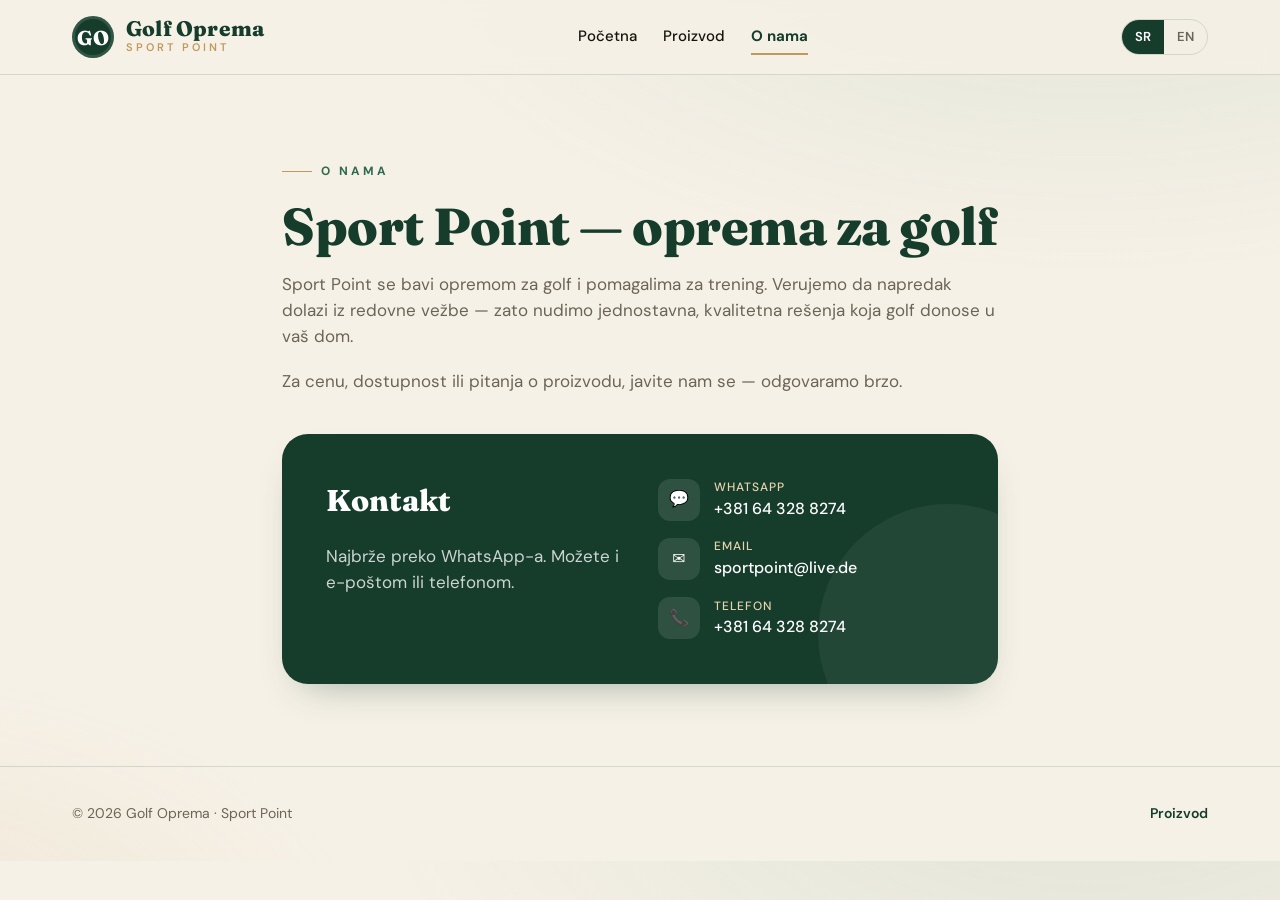
==== o-nama.html @ 1a7503e6 "Initial commit: Golf-Oprema site Co-Authored-By: Claude Opus 4.8 <noreply@anthropic.com>" ====
<!DOCTYPE html>
<html lang="sr">
<head>
<meta charset="UTF-8">
<meta name="viewport" content="width=device-width, initial-scale=1">
<title>O nama i kontakt | Sport Point</title>
<meta name="description" content="Sport Point — oprema za golf. Kontaktirajte nas putem WhatsApp-a, e-pošte ili telefona.">
<link rel="preconnect" href="https://fonts.googleapis.com">
<link rel="preconnect" href="https://fonts.gstatic.com" crossorigin>
<link href="https://fonts.googleapis.com/css2?family=Fraunces:ital,opsz,wght@0,9..144,400;0,9..144,600;0,9..144,800;1,9..144,500&family=DM+Sans:wght@400;500;600;700&display=swap" rel="stylesheet">
<link rel="stylesheet" href="style.css">
</head>
<body>

<header>
  <div class="wrap bar">
    <a class="brand" href="index.html">
      <span class="mark">GO</span>
      <span><b>Golf Oprema</b><span class="sub-brand">Sport Point</span></span>
    </a>
    <nav id="nav">
      <a href="index.html" data-sr="Početna" data-en="Home">Početna</a>
      <a href="proizvod.html" data-sr="Proizvod" data-en="Product">Proizvod</a>
      <a href="o-nama.html" class="current" data-sr="O nama" data-en="About">O nama</a>
    </nav>
    <div class="head-right">
      <div class="lang" role="group" aria-label="Language">
        <button id="sr" class="active" onclick="setLang('sr')">SR</button>
        <button id="en" onclick="setLang('en')">EN</button>
      </div>
      <button class="menu-toggle" aria-label="Menu" onclick="toggleMenu()"><span></span><span></span><span></span></button>
    </div>
  </div>
</header>

<section>
  <div class="wrap about">
    <span class="eyebrow" data-sr="O nama" data-en="About us">O nama</span>
    <h1 data-sr="Sport Point &mdash; oprema za golf" data-en="Sport Point &mdash; golf equipment"></h1>
    <p data-sr="Sport Point se bavi opremom za golf i pomagalima za trening. Verujemo da napredak dolazi iz redovne vežbe &mdash; zato nudimo jednostavna, kvalitetna rešenja koja golf donose u vaš dom." data-en="Sport Point specialises in golf equipment and training aids. We believe progress comes from regular practice &mdash; that's why we offer simple, quality solutions that bring golf into your home."></p>
    <p data-sr="Za cenu, dostupnost ili pitanja o proizvodu, javite nam se &mdash; odgovaramo brzo." data-en="For price, availability or any questions about the product, get in touch &mdash; we reply fast."></p>

    <div class="contact-card">
      <div>
        <h2 data-sr="Kontakt" data-en="Get in touch"></h2>
        <p class="ct-intro" data-sr="Najbrže preko WhatsApp-a. Možete i e-poštom ili telefonom." data-en="Fastest via WhatsApp. Email or phone work too."></p>
      </div>
      <div class="contact-list">
        <a data-order="wa" target="_blank" rel="noopener">
          <span class="ico">💬</span>
          <span><small>WhatsApp</small>+381 64 328 8274</span>
        </a>
        <a href="mailto:sportpoint@live.de">
          <span class="ico">✉️</span>
          <span><small>Email</small>sportpoint@live.de</span>
        </a>
        <a href="tel:+381643288274">
          <span class="ico">📞</span>
          <span><small data-sr="Telefon" data-en="Phone">Telefon</small>+381 64 328 8274</span>
        </a>
      </div>
    </div>
  </div>
</section>

<footer>
  <div class="wrap foot">
    <span>&copy; <span id="year"></span> Golf Oprema &middot; Sport Point</span>
    <a href="proizvod.html" data-sr="Proizvod" data-en="Product"></a>
  </div>
</footer>

<script src="app.js"></script>
</body>
</html>
---- style.css ----
/* ===== Golf Oprema · Sport Point — shared styles ===== */
:root{
  --fairway:#163d2c;
  --green:#2d6a4f;
  --moss:#3f7a5a;
  --sand:#c19a5b;
  --sand-soft:#e6d4ad;
  --cream:#f6f1e7;
  --paper:#fffdf7;
  --ink:#16140f;
  --muted:#6b6557;
  --line:rgba(22,61,44,.14);
  --shadow:0 18px 40px -22px rgba(22,61,44,.45);
  --radius:18px;
}
*{box-sizing:border-box;margin:0;padding:0}
html{scroll-behavior:smooth}
body{
  font-family:'DM Sans',system-ui,sans-serif;color:var(--ink);background:var(--cream);
  background-image:
    radial-gradient(1200px 600px at 85% -10%, rgba(45,106,79,.10), transparent 60%),
    radial-gradient(900px 500px at -10% 110%, rgba(193,154,91,.12), transparent 55%);
  line-height:1.55;-webkit-font-smoothing:antialiased;
}
img{max-width:100%;display:block}
a{color:inherit}
.wrap{max-width:1180px;margin:0 auto;padding:0 22px}

/* Header */
header{position:sticky;top:0;z-index:50;backdrop-filter:saturate(1.2) blur(10px);background:rgba(246,241,231,.82);border-bottom:1px solid var(--line)}
.bar{display:flex;align-items:center;justify-content:space-between;gap:18px;height:74px}
.brand{display:flex;align-items:center;gap:12px;text-decoration:none;color:var(--fairway)}
.mark{width:42px;height:42px;border-radius:50%;background:var(--fairway);color:#fff;display:grid;place-items:center;font-family:'Fraunces',serif;font-weight:800;font-size:20px;box-shadow:inset 0 0 0 3px rgba(255,255,255,.12)}
.brand b{font-family:'Fraunces',serif;font-weight:800;font-size:21px;letter-spacing:.2px;line-height:1;display:block}
.brand .sub-brand{display:block;font-size:11px;letter-spacing:3px;text-transform:uppercase;color:var(--sand);font-weight:600}
nav{display:flex;align-items:center;gap:26px}
nav a{text-decoration:none;color:var(--ink);font-weight:500;font-size:15px;position:relative}
nav a::after{content:"";position:absolute;left:0;bottom:-6px;height:2px;width:0;background:var(--sand);transition:width .25s}
nav a:hover::after,nav a.current::after{width:100%}
nav a.current{color:var(--fairway);font-weight:700}
.head-right{display:flex;align-items:center;gap:12px}
.lang{display:flex;border:1px solid var(--line);border-radius:999px;overflow:hidden;font-size:13px;font-weight:600}
.lang button{border:0;background:transparent;padding:7px 13px;cursor:pointer;color:var(--muted);font:inherit}
.lang button.active{background:var(--fairway);color:#fff}
.menu-toggle{display:none;border:0;background:transparent;cursor:pointer;padding:6px}
.menu-toggle span{display:block;width:24px;height:2px;background:var(--fairway);margin:5px 0;transition:.3s}

/* Buttons */
.btn{display:inline-flex;align-items:center;justify-content:center;gap:9px;text-decoration:none;font-weight:600;font-size:15px;padding:14px 24px;border-radius:999px;cursor:pointer;border:1.5px solid transparent;transition:transform .15s,box-shadow .2s,background .2s}
.btn:active{transform:translateY(1px)}
.btn-primary{background:var(--fairway);color:#fff;box-shadow:var(--shadow)}
.btn-primary:hover{background:#0f2c1f}
.btn-ghost{background:transparent;color:var(--fairway);border-color:var(--fairway)}
.btn-ghost:hover{background:rgba(22,61,44,.06)}
.wa{background:#1ea453;color:#fff}
.wa:hover{background:#178a45}
.mail{background:transparent;color:var(--fairway);border:1.5px solid var(--line)}
.mail:hover{border-color:var(--fairway)}

/* Hero (landing) */
.hero{position:relative;padding:64px 0 30px}
.hero-grid{display:grid;grid-template-columns:1.05fr .95fr;gap:48px;align-items:center}
.eyebrow{display:inline-flex;align-items:center;gap:9px;font-size:12px;letter-spacing:3px;text-transform:uppercase;color:var(--green);font-weight:700;margin-bottom:18px}
.eyebrow::before{content:"";width:30px;height:1.5px;background:var(--sand)}
.hero h1{font-family:'Fraunces',serif;font-weight:800;font-size:clamp(38px,5.4vw,68px);line-height:1.03;letter-spacing:-1px;color:var(--fairway)}
.hero h1 em{font-style:italic;color:var(--sand)}
.hero p{margin-top:20px;max-width:46ch;font-size:18px;color:var(--muted)}
.hero-cta{margin-top:32px;display:flex;flex-wrap:wrap;gap:14px}
.hero-media{position:relative;border-radius:26px;overflow:hidden;box-shadow:var(--shadow);aspect-ratio:4/5}
.hero-media img{width:100%;height:100%;object-fit:cover}
.hero-media .badge{position:absolute;left:18px;bottom:18px;background:rgba(22,61,44,.9);color:#fff;padding:9px 16px;border-radius:999px;font-size:13px;font-weight:600;letter-spacing:.5px}
@media(max-width:860px){.hero-grid{grid-template-columns:1fr;gap:30px}.hero-media{aspect-ratio:4/3}}

/* Sections */
section{padding:34px 0}
.sec-head{text-align:center;max-width:60ch;margin:0 auto 34px}
.sec-head h2{font-family:'Fraunces',serif;font-weight:800;font-size:clamp(28px,4vw,42px);color:var(--fairway);letter-spacing:-.5px}
.sec-head p{color:var(--muted);font-size:16px;margin-top:10px}

/* Feature cards */
.features{display:grid;grid-template-columns:repeat(3,1fr);gap:20px}
.feat{background:var(--paper);border:1px solid var(--line);border-radius:var(--radius);padding:28px;transition:transform .2s,box-shadow .25s}
.feat:hover{transform:translateY(-4px);box-shadow:var(--shadow)}
.feat .ico{width:50px;height:50px;border-radius:14px;background:rgba(45,106,79,.1);display:grid;place-items:center;font-size:24px;margin-bottom:16px}
.feat h3{font-family:'Fraunces',serif;font-weight:600;font-size:21px;color:var(--fairway);margin-bottom:8px}
.feat p{color:var(--muted);font-size:15px}
@media(max-width:760px){.features{grid-template-columns:1fr}}

/* Showcase band */
.band{background:var(--fairway);color:#fff;border-radius:26px;overflow:hidden;display:grid;grid-template-columns:1fr 1fr;align-items:center;box-shadow:var(--shadow)}
.band .txt{padding:48px}
.band h2{font-family:'Fraunces',serif;font-weight:800;font-size:clamp(26px,3.4vw,38px);line-height:1.06;margin-bottom:14px}
.band p{color:rgba(255,255,255,.8);margin-bottom:26px;max-width:40ch}
.band img{width:100%;height:100%;object-fit:cover;min-height:300px}
@media(max-width:760px){.band{grid-template-columns:1fr}.band .txt{padding:34px}}

/* Product page */
.product{display:grid;grid-template-columns:1.1fr 1fr;gap:46px;padding-top:46px}
.gallery .main{border-radius:22px;overflow:hidden;box-shadow:var(--shadow);aspect-ratio:4/3;background:#eadfc6}
.gallery .main img{width:100%;height:100%;object-fit:cover}
.thumbs{display:flex;gap:12px;margin-top:14px}
.thumbs img{width:84px;height:84px;object-fit:cover;border-radius:12px;cursor:pointer;border:2px solid transparent;transition:.2s;opacity:.7}
.thumbs img:hover,.thumbs img.active{border-color:var(--sand);opacity:1}
.p-info .eyebrow{margin-bottom:14px}
.p-info h1{font-family:'Fraunces',serif;font-weight:800;font-size:clamp(30px,4vw,46px);color:var(--fairway);line-height:1.05;letter-spacing:-.5px}
.p-price{margin-top:16px;font-family:'Fraunces',serif;font-size:24px;font-weight:600;color:var(--green)}
.p-info .lead{margin-top:18px;color:var(--muted);font-size:16px}
.p-actions{margin-top:26px;display:flex;gap:12px;flex-wrap:wrap}
.p-actions .btn{flex:1;min-width:160px}
.includes{margin-top:30px;border-top:1px solid var(--line);padding-top:22px}
.includes h4{font-size:13px;letter-spacing:1.5px;text-transform:uppercase;color:var(--sand);font-weight:700;margin-bottom:14px}
.includes ul{list-style:none;display:grid;gap:11px}
.includes li{display:flex;gap:11px;align-items:flex-start;font-size:15px}
.includes li::before{content:"⛳";flex-shrink:0}
@media(max-width:860px){.product{grid-template-columns:1fr;gap:30px}}

/* About / Contact */
.about{padding-top:46px;max-width:760px}
.about h1{font-family:'Fraunces',serif;font-weight:800;font-size:clamp(32px,5vw,52px);color:var(--fairway);letter-spacing:-.5px;line-height:1.04}
.about p{margin-top:18px;font-size:17px;color:var(--muted)}
.contact-card{margin-top:40px;background:var(--fairway);color:#fff;border-radius:26px;padding:44px;display:grid;grid-template-columns:1fr 1fr;gap:36px;box-shadow:var(--shadow);position:relative;overflow:hidden}
.contact-card::after{content:"";position:absolute;right:-80px;bottom:-80px;width:260px;height:260px;border-radius:50%;background:rgba(255,255,255,.05)}
.contact-card h2{font-family:'Fraunces',serif;font-weight:800;font-size:30px;margin-bottom:12px}
.contact-card .ct-intro{color:rgba(255,255,255,.78)}
.contact-list{display:flex;flex-direction:column;gap:16px}
.contact-list a{color:#fff;text-decoration:none;display:flex;gap:14px;align-items:center;font-weight:500}
.contact-list .ico{width:42px;height:42px;border-radius:12px;background:rgba(255,255,255,.1);display:grid;place-items:center;flex-shrink:0}
.contact-list small{display:block;color:var(--sand-soft);font-size:12px;letter-spacing:1px;text-transform:uppercase}
@media(max-width:680px){.contact-card{grid-template-columns:1fr;padding:32px}}

/* Footer */
footer{margin-top:48px;padding:36px 0;border-top:1px solid var(--line);color:var(--muted);font-size:14px}
.foot{display:flex;justify-content:space-between;flex-wrap:wrap;gap:14px;align-items:center}
.foot a{text-decoration:none;color:var(--fairway);font-weight:600}

/* Mobile nav */
@media(max-width:760px){
  nav{position:fixed;inset:74px 0 auto 0;flex-direction:column;background:var(--cream);padding:22px;gap:18px;border-bottom:1px solid var(--line);transform:translateY(-130%);transition:transform .3s;align-items:flex-start}
  nav.open{transform:translateY(0)}
  .menu-toggle{display:block}
}
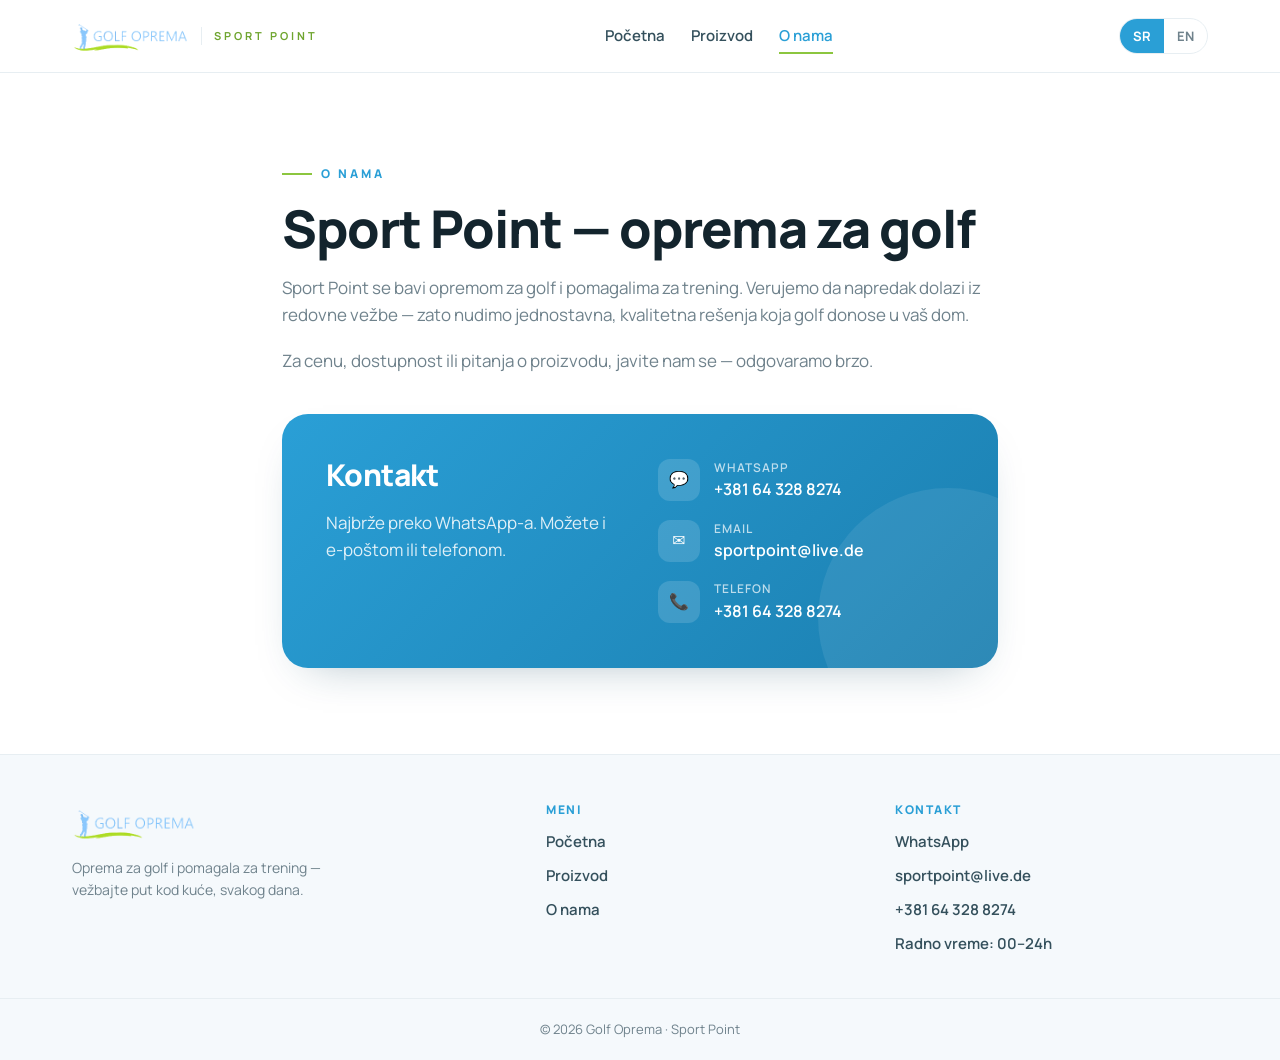
==== commit f8df55cf: "Redesign: cleaner light theme, logo, quotes-over-video band, richer footer - Switch to single modern" ====
--- a/o-nama.html
+++ b/o-nama.html
@@ -7,7 +7,7 @@
 <meta name="description" content="Sport Point — oprema za golf. Kontaktirajte nas putem WhatsApp-a, e-pošte ili telefona.">
 <link rel="preconnect" href="https://fonts.googleapis.com">
 <link rel="preconnect" href="https://fonts.gstatic.com" crossorigin>
-<link href="https://fonts.googleapis.com/css2?family=Fraunces:ital,opsz,wght@0,9..144,400;0,9..144,600;0,9..144,800;1,9..144,500&family=DM+Sans:wght@400;500;600;700&display=swap" rel="stylesheet">
+<link href="https://fonts.googleapis.com/css2?family=Manrope:wght@400;500;600;700;800&display=swap" rel="stylesheet">
 <link rel="stylesheet" href="style.css">
 </head>
 <body>
@@ -15,8 +15,8 @@
 <header>
   <div class="wrap bar">
     <a class="brand" href="index.html">
-      <span class="mark">GO</span>
-      <span><b>Golf Oprema</b><span class="sub-brand">Sport Point</span></span>
+      <img class="logo-img" src="slike/logo.png" alt="Golf Oprema">
+      <span class="sub-brand">Sport Point</span>
     </a>
     <nav id="nav">
       <a href="index.html" data-sr="Početna" data-en="Home">Početna</a>
@@ -65,8 +65,26 @@
 
 <footer>
   <div class="wrap foot">
+    <div class="foot-brand">
+      <img src="slike/logo.png" alt="Golf Oprema">
+      <p data-sr="Oprema za golf i pomagala za trening &mdash; vežbajte put kod kuće, svakog dana." data-en="Golf equipment and training aids &mdash; practise your putt at home, every day."></p>
+    </div>
+    <div class="foot-col">
+      <h4 data-sr="Meni" data-en="Menu"></h4>
+      <a href="index.html" data-sr="Početna" data-en="Home"></a>
+      <a href="proizvod.html" data-sr="Proizvod" data-en="Product"></a>
+      <a href="o-nama.html" data-sr="O nama" data-en="About"></a>
+    </div>
+    <div class="foot-col">
+      <h4 data-sr="Kontakt" data-en="Contact"></h4>
+      <a data-order="wa" target="_blank" rel="noopener">WhatsApp</a>
+      <a href="mailto:sportpoint@live.de">sportpoint@live.de</a>
+      <a href="tel:+381643288274">+381 64 328 8274</a>
+      <span data-sr="Radno vreme: 00&ndash;24h" data-en="Open: 00&ndash;24h"></span>
+    </div>
+  </div>
+  <div class="foot-bottom">
     <span>&copy; <span id="year"></span> Golf Oprema &middot; Sport Point</span>
-    <a href="proizvod.html" data-sr="Proizvod" data-en="Product"></a>
   </div>
 </footer>
 
--- a/style.css
+++ b/style.css
@@ -1,141 +1,168 @@
 /* ===== Golf Oprema · Sport Point — shared styles ===== */
 :root{
-  --fairway:#163d2c;
-  --green:#2d6a4f;
-  --moss:#3f7a5a;
-  --sand:#c19a5b;
-  --sand-soft:#e6d4ad;
-  --cream:#f6f1e7;
-  --paper:#fffdf7;
-  --ink:#16140f;
-  --muted:#6b6557;
-  --line:rgba(22,61,44,.14);
-  --shadow:0 18px 40px -22px rgba(22,61,44,.45);
+  --blue:#2a9fd6;        /* primary — from logo lettering */
+  --blue-deep:#1b7fb0;
+  --blue-soft:#eaf6fc;
+  --lime:#8cc63f;        /* from logo swoosh */
+  --lime-deep:#6fa52f;
+  --lime-soft:#f1f7e3;
+  --ink:#13242d;
+  --slate:#34505c;
+  --muted:#6f828c;
+  --line:#e7eef2;
+  --bg:#ffffff;
+  --bg-tint:#f5f9fc;
+  --shadow:0 18px 44px -26px rgba(20,70,95,.40);
+  --shadow-sm:0 8px 22px -16px rgba(20,70,95,.45);
   --radius:18px;
 }
 *{box-sizing:border-box;margin:0;padding:0}
 html{scroll-behavior:smooth}
 body{
-  font-family:'DM Sans',system-ui,sans-serif;color:var(--ink);background:var(--cream);
-  background-image:
-    radial-gradient(1200px 600px at 85% -10%, rgba(45,106,79,.10), transparent 60%),
-    radial-gradient(900px 500px at -10% 110%, rgba(193,154,91,.12), transparent 55%);
-  line-height:1.55;-webkit-font-smoothing:antialiased;
+  font-family:'Manrope',system-ui,-apple-system,sans-serif;color:var(--ink);background:var(--bg);
+  line-height:1.6;-webkit-font-smoothing:antialiased;text-rendering:optimizeLegibility;
 }
 img{max-width:100%;display:block}
 a{color:inherit}
+h1,h2,h3,h4{letter-spacing:-.02em;line-height:1.1}
 .wrap{max-width:1180px;margin:0 auto;padding:0 22px}
 
 /* Header */
-header{position:sticky;top:0;z-index:50;backdrop-filter:saturate(1.2) blur(10px);background:rgba(246,241,231,.82);border-bottom:1px solid var(--line)}
-.bar{display:flex;align-items:center;justify-content:space-between;gap:18px;height:74px}
-.brand{display:flex;align-items:center;gap:12px;text-decoration:none;color:var(--fairway)}
-.mark{width:42px;height:42px;border-radius:50%;background:var(--fairway);color:#fff;display:grid;place-items:center;font-family:'Fraunces',serif;font-weight:800;font-size:20px;box-shadow:inset 0 0 0 3px rgba(255,255,255,.12)}
-.brand b{font-family:'Fraunces',serif;font-weight:800;font-size:21px;letter-spacing:.2px;line-height:1;display:block}
-.brand .sub-brand{display:block;font-size:11px;letter-spacing:3px;text-transform:uppercase;color:var(--sand);font-weight:600}
+header{position:sticky;top:0;z-index:50;backdrop-filter:saturate(1.15) blur(10px);background:rgba(255,255,255,.85);border-bottom:1px solid var(--line)}
+.bar{display:flex;align-items:center;justify-content:space-between;gap:18px;height:72px}
+.brand{display:flex;align-items:center;gap:12px;text-decoration:none;color:var(--ink)}
+.brand .logo-img{height:38px;width:auto}
+.brand .sub-brand{font-size:11px;letter-spacing:3px;text-transform:uppercase;color:var(--lime-deep);font-weight:700;padding-left:12px;border-left:1px solid var(--line)}
 nav{display:flex;align-items:center;gap:26px}
-nav a{text-decoration:none;color:var(--ink);font-weight:500;font-size:15px;position:relative}
-nav a::after{content:"";position:absolute;left:0;bottom:-6px;height:2px;width:0;background:var(--sand);transition:width .25s}
+nav a{text-decoration:none;color:var(--slate);font-weight:600;font-size:15px;position:relative}
+nav a::after{content:"";position:absolute;left:0;bottom:-6px;height:2px;width:0;background:var(--lime);transition:width .25s}
 nav a:hover::after,nav a.current::after{width:100%}
-nav a.current{color:var(--fairway);font-weight:700}
+nav a.current{color:var(--blue)}
 .head-right{display:flex;align-items:center;gap:12px}
-.lang{display:flex;border:1px solid var(--line);border-radius:999px;overflow:hidden;font-size:13px;font-weight:600}
+.lang{display:flex;border:1px solid var(--line);border-radius:999px;overflow:hidden;font-size:13px;font-weight:700}
 .lang button{border:0;background:transparent;padding:7px 13px;cursor:pointer;color:var(--muted);font:inherit}
-.lang button.active{background:var(--fairway);color:#fff}
+.lang button.active{background:var(--blue);color:#fff}
 .menu-toggle{display:none;border:0;background:transparent;cursor:pointer;padding:6px}
-.menu-toggle span{display:block;width:24px;height:2px;background:var(--fairway);margin:5px 0;transition:.3s}
+.menu-toggle span{display:block;width:24px;height:2px;background:var(--ink);margin:5px 0;transition:.3s}
 
 /* Buttons */
-.btn{display:inline-flex;align-items:center;justify-content:center;gap:9px;text-decoration:none;font-weight:600;font-size:15px;padding:14px 24px;border-radius:999px;cursor:pointer;border:1.5px solid transparent;transition:transform .15s,box-shadow .2s,background .2s}
+.btn{display:inline-flex;align-items:center;justify-content:center;gap:9px;text-decoration:none;font-weight:700;font-size:15px;padding:14px 24px;border-radius:999px;cursor:pointer;border:1.5px solid transparent;transition:transform .15s,box-shadow .2s,background .2s}
 .btn:active{transform:translateY(1px)}
-.btn-primary{background:var(--fairway);color:#fff;box-shadow:var(--shadow)}
-.btn-primary:hover{background:#0f2c1f}
-.btn-ghost{background:transparent;color:var(--fairway);border-color:var(--fairway)}
-.btn-ghost:hover{background:rgba(22,61,44,.06)}
+.btn-primary{background:var(--blue);color:#fff;box-shadow:var(--shadow-sm)}
+.btn-primary:hover{background:var(--blue-deep)}
+.btn-ghost{background:transparent;color:var(--blue);border-color:var(--blue)}
+.btn-ghost:hover{background:var(--blue-soft)}
 .wa{background:#1ea453;color:#fff}
 .wa:hover{background:#178a45}
-.mail{background:transparent;color:var(--fairway);border:1.5px solid var(--line)}
-.mail:hover{border-color:var(--fairway)}
+.mail{background:transparent;color:var(--slate);border:1.5px solid var(--line)}
+.mail:hover{border-color:var(--blue);color:var(--blue)}
 
 /* Hero (landing) */
 .hero{position:relative;padding:64px 0 30px}
 .hero-grid{display:grid;grid-template-columns:1.05fr .95fr;gap:48px;align-items:center}
-.eyebrow{display:inline-flex;align-items:center;gap:9px;font-size:12px;letter-spacing:3px;text-transform:uppercase;color:var(--green);font-weight:700;margin-bottom:18px}
-.eyebrow::before{content:"";width:30px;height:1.5px;background:var(--sand)}
-.hero h1{font-family:'Fraunces',serif;font-weight:800;font-size:clamp(38px,5.4vw,68px);line-height:1.03;letter-spacing:-1px;color:var(--fairway)}
-.hero h1 em{font-style:italic;color:var(--sand)}
+.eyebrow{display:inline-flex;align-items:center;gap:9px;font-size:12px;letter-spacing:3px;text-transform:uppercase;color:var(--blue);font-weight:800;margin-bottom:18px}
+.eyebrow::before{content:"";width:30px;height:2px;background:var(--lime)}
+.hero h1{font-weight:800;font-size:clamp(38px,5.4vw,66px);line-height:1.04;color:var(--ink)}
+.hero h1 em{font-style:normal;color:var(--blue)}
 .hero p{margin-top:20px;max-width:46ch;font-size:18px;color:var(--muted)}
 .hero-cta{margin-top:32px;display:flex;flex-wrap:wrap;gap:14px}
-.hero-media{position:relative;border-radius:26px;overflow:hidden;box-shadow:var(--shadow);aspect-ratio:4/5}
-.hero-media img{width:100%;height:100%;object-fit:cover}
-.hero-media .badge{position:absolute;left:18px;bottom:18px;background:rgba(22,61,44,.9);color:#fff;padding:9px 16px;border-radius:999px;font-size:13px;font-weight:600;letter-spacing:.5px}
+.hero-media{position:relative;border-radius:24px;overflow:hidden;box-shadow:var(--shadow);aspect-ratio:4/5}
+.hero-media img,.hero-media video{width:100%;height:100%;object-fit:cover;display:block}
+.hero-media .badge{position:absolute;left:18px;bottom:18px;background:rgba(19,36,45,.82);color:#fff;padding:9px 16px;border-radius:999px;font-size:13px;font-weight:700;letter-spacing:.5px;backdrop-filter:blur(4px)}
 @media(max-width:860px){.hero-grid{grid-template-columns:1fr;gap:30px}.hero-media{aspect-ratio:4/3}}
 
 /* Sections */
-section{padding:34px 0}
-.sec-head{text-align:center;max-width:60ch;margin:0 auto 34px}
-.sec-head h2{font-family:'Fraunces',serif;font-weight:800;font-size:clamp(28px,4vw,42px);color:var(--fairway);letter-spacing:-.5px}
+section{padding:38px 0}
+.sec-head{text-align:center;max-width:60ch;margin:0 auto 36px}
+.sec-head h2{font-weight:800;font-size:clamp(28px,4vw,42px);color:var(--ink)}
 .sec-head p{color:var(--muted);font-size:16px;margin-top:10px}
 
 /* Feature cards */
 .features{display:grid;grid-template-columns:repeat(3,1fr);gap:20px}
-.feat{background:var(--paper);border:1px solid var(--line);border-radius:var(--radius);padding:28px;transition:transform .2s,box-shadow .25s}
-.feat:hover{transform:translateY(-4px);box-shadow:var(--shadow)}
-.feat .ico{width:50px;height:50px;border-radius:14px;background:rgba(45,106,79,.1);display:grid;place-items:center;font-size:24px;margin-bottom:16px}
-.feat h3{font-family:'Fraunces',serif;font-weight:600;font-size:21px;color:var(--fairway);margin-bottom:8px}
+.feat{background:var(--bg);border:1px solid var(--line);border-radius:var(--radius);padding:28px;transition:transform .2s,box-shadow .25s,border-color .2s}
+.feat:hover{transform:translateY(-4px);box-shadow:var(--shadow);border-color:transparent}
+.feat .ico{width:50px;height:50px;border-radius:14px;background:var(--blue-soft);display:grid;place-items:center;font-size:24px;margin-bottom:16px}
+.feat h3{font-weight:700;font-size:20px;color:var(--ink);margin-bottom:8px}
 .feat p{color:var(--muted);font-size:15px}
 @media(max-width:760px){.features{grid-template-columns:1fr}}
 
 /* Showcase band */
-.band{background:var(--fairway);color:#fff;border-radius:26px;overflow:hidden;display:grid;grid-template-columns:1fr 1fr;align-items:center;box-shadow:var(--shadow)}
+.band{background:linear-gradient(135deg,var(--blue) 0%,var(--blue-deep) 100%);color:#fff;border-radius:26px;overflow:hidden;display:grid;grid-template-columns:1fr 1fr;align-items:center;box-shadow:var(--shadow)}
 .band .txt{padding:48px}
-.band h2{font-family:'Fraunces',serif;font-weight:800;font-size:clamp(26px,3.4vw,38px);line-height:1.06;margin-bottom:14px}
-.band p{color:rgba(255,255,255,.8);margin-bottom:26px;max-width:40ch}
+.band h2{font-weight:800;font-size:clamp(26px,3.4vw,38px);line-height:1.08;margin-bottom:14px}
+.band p{color:rgba(255,255,255,.85);margin-bottom:26px;max-width:40ch}
 .band img{width:100%;height:100%;object-fit:cover;min-height:300px}
 @media(max-width:760px){.band{grid-template-columns:1fr}.band .txt{padding:34px}}
 
 /* Product page */
 .product{display:grid;grid-template-columns:1.1fr 1fr;gap:46px;padding-top:46px}
-.gallery .main{border-radius:22px;overflow:hidden;box-shadow:var(--shadow);aspect-ratio:4/3;background:#eadfc6}
-.gallery .main img{width:100%;height:100%;object-fit:cover}
+.gallery .main{border-radius:22px;overflow:hidden;box-shadow:var(--shadow);aspect-ratio:4/3;background:var(--bg-tint)}
+.gallery .main img,.gallery .main video{width:100%;height:100%;object-fit:cover}
 .thumbs{display:flex;gap:12px;margin-top:14px}
-.thumbs img{width:84px;height:84px;object-fit:cover;border-radius:12px;cursor:pointer;border:2px solid transparent;transition:.2s;opacity:.7}
-.thumbs img:hover,.thumbs img.active{border-color:var(--sand);opacity:1}
+.thumbs img{width:84px;height:84px;object-fit:cover;border-radius:12px;cursor:pointer;border:2px solid transparent;transition:.2s;opacity:.65}
+.thumbs img:hover,.thumbs img.active{border-color:var(--blue);opacity:1}
 .p-info .eyebrow{margin-bottom:14px}
-.p-info h1{font-family:'Fraunces',serif;font-weight:800;font-size:clamp(30px,4vw,46px);color:var(--fairway);line-height:1.05;letter-spacing:-.5px}
-.p-price{margin-top:16px;font-family:'Fraunces',serif;font-size:24px;font-weight:600;color:var(--green)}
+.p-info h1{font-weight:800;font-size:clamp(30px,4vw,46px);color:var(--ink);line-height:1.06}
+.p-price{margin-top:16px;font-size:23px;font-weight:700;color:var(--lime-deep)}
 .p-info .lead{margin-top:18px;color:var(--muted);font-size:16px}
 .p-actions{margin-top:26px;display:flex;gap:12px;flex-wrap:wrap}
 .p-actions .btn{flex:1;min-width:160px}
 .includes{margin-top:30px;border-top:1px solid var(--line);padding-top:22px}
-.includes h4{font-size:13px;letter-spacing:1.5px;text-transform:uppercase;color:var(--sand);font-weight:700;margin-bottom:14px}
+.includes h4{font-size:13px;letter-spacing:1.5px;text-transform:uppercase;color:var(--blue);font-weight:800;margin-bottom:14px}
 .includes ul{list-style:none;display:grid;gap:11px}
-.includes li{display:flex;gap:11px;align-items:flex-start;font-size:15px}
+.includes li{display:flex;gap:11px;align-items:flex-start;font-size:15px;color:var(--slate)}
 .includes li::before{content:"⛳";flex-shrink:0}
 @media(max-width:860px){.product{grid-template-columns:1fr;gap:30px}}
 
 /* About / Contact */
 .about{padding-top:46px;max-width:760px}
-.about h1{font-family:'Fraunces',serif;font-weight:800;font-size:clamp(32px,5vw,52px);color:var(--fairway);letter-spacing:-.5px;line-height:1.04}
+.about h1{font-weight:800;font-size:clamp(32px,5vw,52px);color:var(--ink);line-height:1.05}
 .about p{margin-top:18px;font-size:17px;color:var(--muted)}
-.contact-card{margin-top:40px;background:var(--fairway);color:#fff;border-radius:26px;padding:44px;display:grid;grid-template-columns:1fr 1fr;gap:36px;box-shadow:var(--shadow);position:relative;overflow:hidden}
-.contact-card::after{content:"";position:absolute;right:-80px;bottom:-80px;width:260px;height:260px;border-radius:50%;background:rgba(255,255,255,.05)}
-.contact-card h2{font-family:'Fraunces',serif;font-weight:800;font-size:30px;margin-bottom:12px}
-.contact-card .ct-intro{color:rgba(255,255,255,.78)}
-.contact-list{display:flex;flex-direction:column;gap:16px}
-.contact-list a{color:#fff;text-decoration:none;display:flex;gap:14px;align-items:center;font-weight:500}
-.contact-list .ico{width:42px;height:42px;border-radius:12px;background:rgba(255,255,255,.1);display:grid;place-items:center;flex-shrink:0}
-.contact-list small{display:block;color:var(--sand-soft);font-size:12px;letter-spacing:1px;text-transform:uppercase}
+.contact-card{margin-top:40px;background:linear-gradient(135deg,var(--blue) 0%,var(--blue-deep) 100%);color:#fff;border-radius:26px;padding:44px;display:grid;grid-template-columns:1fr 1fr;gap:36px;box-shadow:var(--shadow);position:relative;overflow:hidden}
+.contact-card::after{content:"";position:absolute;right:-80px;bottom:-80px;width:260px;height:260px;border-radius:50%;background:rgba(255,255,255,.08)}
+.contact-card h2{font-weight:800;font-size:30px;margin-bottom:12px}
+.contact-card .ct-intro{color:rgba(255,255,255,.85)}
+.contact-list{display:flex;flex-direction:column;gap:16px;position:relative;z-index:1}
+.contact-list a{color:#fff;text-decoration:none;display:flex;gap:14px;align-items:center;font-weight:600}
+.contact-list .ico{width:42px;height:42px;border-radius:12px;background:rgba(255,255,255,.14);display:grid;place-items:center;flex-shrink:0}
+.contact-list small{display:block;color:rgba(255,255,255,.7);font-size:12px;letter-spacing:1px;text-transform:uppercase}
 @media(max-width:680px){.contact-card{grid-template-columns:1fr;padding:32px}}
 
+/* Quotes over video */
+.quotes{position:relative;margin-top:48px;min-height:340px;display:grid;place-items:center;overflow:hidden}
+.quotes-bg{position:absolute;inset:0;width:100%;height:100%;object-fit:cover;z-index:0}
+.quotes-overlay{position:absolute;inset:0;z-index:1;background:linear-gradient(180deg,rgba(19,36,45,.78),rgba(27,127,176,.72))}
+.quotes-inner{position:relative;z-index:2;text-align:center;color:#fff;padding:64px 22px}
+.quotes-inner .eyebrow{color:#fff;justify-content:center}
+.quotes-inner .eyebrow::before{background:var(--lime)}
+.quote{display:none;max-width:760px;margin:0 auto}
+.quote.active{display:block;animation:quoteIn .6s ease}
+.quote blockquote{font-size:clamp(20px,2.6vw,30px);font-weight:700;line-height:1.3;letter-spacing:-.01em}
+.quote blockquote::before{content:"\201C"}
+.quote blockquote::after{content:"\201D"}
+.quote cite{display:block;margin-top:20px;font-style:normal;font-weight:700;color:var(--lime)}
+.quote cite span{display:block;font-weight:500;font-size:13px;color:rgba(255,255,255,.75);margin-top:2px;letter-spacing:.3px}
+@keyframes quoteIn{from{opacity:0;transform:translateY(10px)}to{opacity:1;transform:none}}
+.dots{display:flex;justify-content:center;gap:10px;margin-top:30px}
+.dots button{width:9px;height:9px;border-radius:50%;border:0;background:rgba(255,255,255,.4);cursor:pointer;padding:0;transition:.2s}
+.dots button.active{background:var(--lime);transform:scale(1.25)}
+
 /* Footer */
-footer{margin-top:48px;padding:36px 0;border-top:1px solid var(--line);color:var(--muted);font-size:14px}
-.foot{display:flex;justify-content:space-between;flex-wrap:wrap;gap:14px;align-items:center}
-.foot a{text-decoration:none;color:var(--fairway);font-weight:600}
+footer{margin-top:48px;background:var(--bg-tint);border-top:1px solid var(--line)}
+.foot{display:grid;grid-template-columns:1.4fr 1fr 1fr;gap:36px;padding:48px 22px 32px}
+.foot-brand img{height:40px;width:auto;margin-bottom:14px}
+.foot-brand p{color:var(--muted);font-size:14px;max-width:34ch}
+.foot-col h4{font-size:12px;letter-spacing:1.5px;text-transform:uppercase;color:var(--blue);font-weight:800;margin-bottom:14px}
+.foot-col a,.foot-col span{display:block;text-decoration:none;color:var(--slate);font-size:15px;font-weight:600;margin-bottom:10px}
+.foot-col a:hover{color:var(--blue)}
+.foot-bottom{border-top:1px solid var(--line);padding:20px 22px;color:var(--muted);font-size:13px;text-align:center}
+@media(max-width:760px){.foot{grid-template-columns:1fr 1fr;gap:28px}.foot-brand{grid-column:1/-1}}
+@media(max-width:460px){.foot{grid-template-columns:1fr}}
 
 /* Mobile nav */
 @media(max-width:760px){
-  nav{position:fixed;inset:74px 0 auto 0;flex-direction:column;background:var(--cream);padding:22px;gap:18px;border-bottom:1px solid var(--line);transform:translateY(-130%);transition:transform .3s;align-items:flex-start}
+  nav{position:fixed;inset:72px 0 auto 0;flex-direction:column;background:#fff;padding:22px;gap:18px;border-bottom:1px solid var(--line);transform:translateY(-130%);transition:transform .3s;align-items:flex-start;box-shadow:var(--shadow)}
   nav.open{transform:translateY(0)}
   .menu-toggle{display:block}
+  .brand .sub-brand{display:none}
 }
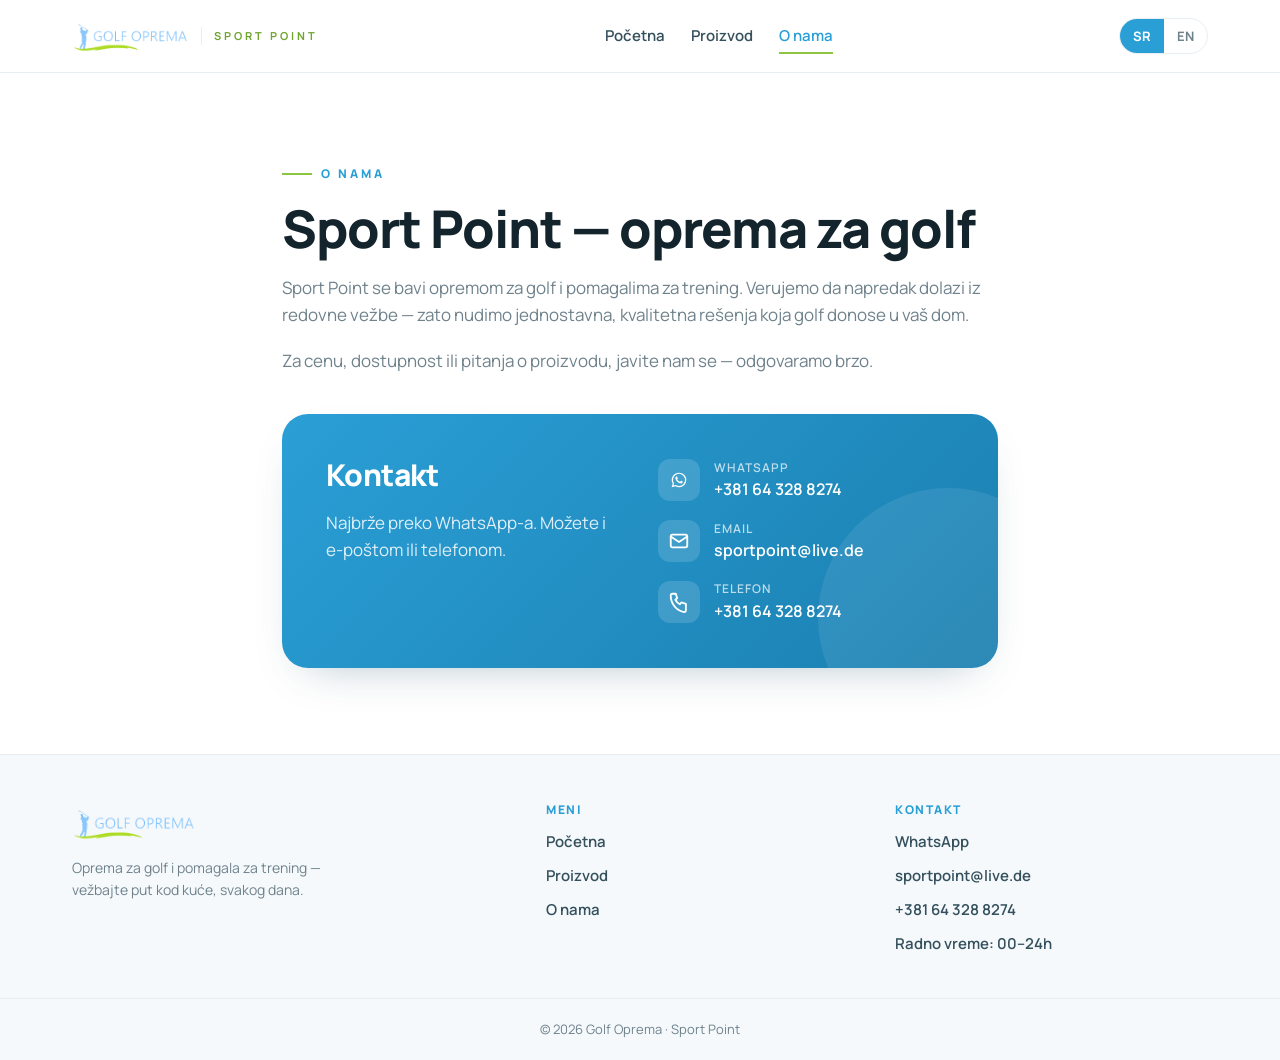
==== commit 5070be62: "Mobile portrait video, SVG icons (no emoji), button wrap fixes - Product video shows full portrait f" ====
--- a/o-nama.html
+++ b/o-nama.html
@@ -47,15 +47,15 @@
       </div>
       <div class="contact-list">
         <a data-order="wa" target="_blank" rel="noopener">
-          <span class="ico">💬</span>
+          <span class="ico"><svg viewBox="0 0 24 24" fill="currentColor"><path d="M17.6 6.32A7.85 7.85 0 0 0 12.05 4a7.94 7.94 0 0 0-6.9 11.9L4 20l4.2-1.1a7.93 7.93 0 0 0 3.8.97h.004A7.94 7.94 0 0 0 17.6 6.32zM12.05 18.5a6.6 6.6 0 0 1-3.36-.92l-.24-.14-2.5.65.67-2.43-.16-.25a6.59 6.59 0 1 1 5.59 3.09zm3.62-4.93c-.2-.1-1.17-.58-1.35-.64-.18-.07-.31-.1-.44.1-.13.2-.5.64-.62.77-.11.13-.23.15-.43.05a5.4 5.4 0 0 1-1.59-.98 6 6 0 0 1-1.1-1.37c-.11-.2-.01-.3.09-.4.09-.09.2-.23.3-.35.1-.12.13-.2.2-.34.06-.13.03-.25-.02-.35-.05-.1-.44-1.07-.6-1.46-.16-.38-.32-.33-.44-.34h-.38c-.13 0-.35.05-.53.25-.18.2-.7.68-.7 1.66 0 .98.71 1.92.81 2.06.1.13 1.4 2.14 3.4 3 .47.2.84.33 1.13.42.48.15.91.13 1.25.08.38-.06 1.17-.48 1.34-.94.16-.46.16-.86.11-.94-.05-.08-.18-.13-.38-.23z"/></svg></span>
           <span><small>WhatsApp</small>+381 64 328 8274</span>
         </a>
         <a href="mailto:sportpoint@live.de">
-          <span class="ico">✉️</span>
+          <span class="ico"><svg viewBox="0 0 24 24" fill="none" stroke="currentColor" stroke-width="2" stroke-linecap="round" stroke-linejoin="round"><rect x="3" y="5" width="18" height="14" rx="2"/><path d="m3 7 9 6 9-6"/></svg></span>
           <span><small>Email</small>sportpoint@live.de</span>
         </a>
         <a href="tel:+381643288274">
-          <span class="ico">📞</span>
+          <span class="ico"><svg viewBox="0 0 24 24" fill="none" stroke="currentColor" stroke-width="2" stroke-linecap="round" stroke-linejoin="round"><path d="M5 3h3.5l1.5 5-2 1.5a12 12 0 0 0 5 5l1.5-2 5 1.5V21a2 2 0 0 1-2 2A18 18 0 0 1 3 5a2 2 0 0 1 2-2z"/></svg></span>
           <span><small data-sr="Telefon" data-en="Phone">Telefon</small>+381 64 328 8274</span>
         </a>
       </div>
--- a/style.css
+++ b/style.css
@@ -20,11 +20,12 @@
 html{scroll-behavior:smooth}
 body{
   font-family:'Manrope',system-ui,-apple-system,sans-serif;color:var(--ink);background:var(--bg);
-  line-height:1.6;-webkit-font-smoothing:antialiased;text-rendering:optimizeLegibility;
+  line-height:1.6;-webkit-font-smoothing:antialiased;text-rendering:optimizeLegibility;overflow-x:hidden;
 }
 img{max-width:100%;display:block}
 a{color:inherit}
 h1,h2,h3,h4{letter-spacing:-.02em;line-height:1.1}
+h1,h2,h3,h4,p,li,blockquote{overflow-wrap:break-word}
 .wrap{max-width:1180px;margin:0 auto;padding:0 22px}
 
 /* Header */
@@ -46,7 +47,7 @@
 .menu-toggle span{display:block;width:24px;height:2px;background:var(--ink);margin:5px 0;transition:.3s}
 
 /* Buttons */
-.btn{display:inline-flex;align-items:center;justify-content:center;gap:9px;text-decoration:none;font-weight:700;font-size:15px;padding:14px 24px;border-radius:999px;cursor:pointer;border:1.5px solid transparent;transition:transform .15s,box-shadow .2s,background .2s}
+.btn{display:inline-flex;align-items:center;justify-content:center;gap:9px;text-decoration:none;font-weight:700;font-size:15px;line-height:1.2;white-space:nowrap;padding:14px 24px;border-radius:999px;cursor:pointer;border:1.5px solid transparent;transition:transform .15s,box-shadow .2s,background .2s}
 .btn:active{transform:translateY(1px)}
 .btn-primary{background:var(--blue);color:#fff;box-shadow:var(--shadow-sm)}
 .btn-primary:hover{background:var(--blue-deep)}
@@ -60,6 +61,7 @@
 /* Hero (landing) */
 .hero{position:relative;padding:64px 0 30px}
 .hero-grid{display:grid;grid-template-columns:1.05fr .95fr;gap:48px;align-items:center}
+.hero-grid>*{min-width:0}
 .eyebrow{display:inline-flex;align-items:center;gap:9px;font-size:12px;letter-spacing:3px;text-transform:uppercase;color:var(--blue);font-weight:800;margin-bottom:18px}
 .eyebrow::before{content:"";width:30px;height:2px;background:var(--lime)}
 .hero h1{font-weight:800;font-size:clamp(38px,5.4vw,66px);line-height:1.04;color:var(--ink)}
@@ -69,7 +71,7 @@
 .hero-media{position:relative;border-radius:24px;overflow:hidden;box-shadow:var(--shadow);aspect-ratio:4/5}
 .hero-media img,.hero-media video{width:100%;height:100%;object-fit:cover;display:block}
 .hero-media .badge{position:absolute;left:18px;bottom:18px;background:rgba(19,36,45,.82);color:#fff;padding:9px 16px;border-radius:999px;font-size:13px;font-weight:700;letter-spacing:.5px;backdrop-filter:blur(4px)}
-@media(max-width:860px){.hero-grid{grid-template-columns:1fr;gap:30px}.hero-media{aspect-ratio:4/3}}
+@media(max-width:860px){.hero-grid{grid-template-columns:1fr;gap:30px}.hero-media{aspect-ratio:478/850;max-width:340px;margin-inline:auto}}
 
 /* Sections */
 section{padding:38px 0}
@@ -81,7 +83,8 @@
 .features{display:grid;grid-template-columns:repeat(3,1fr);gap:20px}
 .feat{background:var(--bg);border:1px solid var(--line);border-radius:var(--radius);padding:28px;transition:transform .2s,box-shadow .25s,border-color .2s}
 .feat:hover{transform:translateY(-4px);box-shadow:var(--shadow);border-color:transparent}
-.feat .ico{width:50px;height:50px;border-radius:14px;background:var(--blue-soft);display:grid;place-items:center;font-size:24px;margin-bottom:16px}
+.feat .ico{width:50px;height:50px;border-radius:14px;background:var(--blue-soft);display:grid;place-items:center;margin-bottom:16px}
+.feat .ico svg{width:26px;height:26px;color:var(--blue)}
 .feat h3{font-weight:700;font-size:20px;color:var(--ink);margin-bottom:8px}
 .feat p{color:var(--muted);font-size:15px}
 @media(max-width:760px){.features{grid-template-columns:1fr}}
@@ -106,13 +109,13 @@
 .p-price{margin-top:16px;font-size:23px;font-weight:700;color:var(--lime-deep)}
 .p-info .lead{margin-top:18px;color:var(--muted);font-size:16px}
 .p-actions{margin-top:26px;display:flex;gap:12px;flex-wrap:wrap}
-.p-actions .btn{flex:1;min-width:160px}
+.p-actions .btn{flex:1 1 auto;min-width:max-content}
 .includes{margin-top:30px;border-top:1px solid var(--line);padding-top:22px}
 .includes h4{font-size:13px;letter-spacing:1.5px;text-transform:uppercase;color:var(--blue);font-weight:800;margin-bottom:14px}
 .includes ul{list-style:none;display:grid;gap:11px}
 .includes li{display:flex;gap:11px;align-items:flex-start;font-size:15px;color:var(--slate)}
-.includes li::before{content:"⛳";flex-shrink:0}
-@media(max-width:860px){.product{grid-template-columns:1fr;gap:30px}}
+.includes li::before{content:"";flex-shrink:0;width:19px;height:19px;margin-top:1px;background:var(--blue);-webkit-mask:url("data:image/svg+xml,%3Csvg xmlns='http://www.w3.org/2000/svg' viewBox='0 0 24 24' fill='none' stroke='%23000' stroke-width='3' stroke-linecap='round' stroke-linejoin='round'%3E%3Cpath d='M5 12.5 10 17.5 19 7'/%3E%3C/svg%3E") center/contain no-repeat;mask:url("data:image/svg+xml,%3Csvg xmlns='http://www.w3.org/2000/svg' viewBox='0 0 24 24' fill='none' stroke='%23000' stroke-width='3' stroke-linecap='round' stroke-linejoin='round'%3E%3Cpath d='M5 12.5 10 17.5 19 7'/%3E%3C/svg%3E") center/contain no-repeat}
+@media(max-width:860px){.product{grid-template-columns:1fr;gap:30px}.gallery .main.playing-video{aspect-ratio:478/850;max-width:340px;margin-inline:auto}}
 
 /* About / Contact */
 .about{padding-top:46px;max-width:760px}
@@ -125,6 +128,7 @@
 .contact-list{display:flex;flex-direction:column;gap:16px;position:relative;z-index:1}
 .contact-list a{color:#fff;text-decoration:none;display:flex;gap:14px;align-items:center;font-weight:600}
 .contact-list .ico{width:42px;height:42px;border-radius:12px;background:rgba(255,255,255,.14);display:grid;place-items:center;flex-shrink:0}
+.contact-list .ico svg{width:22px;height:22px;color:#fff}
 .contact-list small{display:block;color:rgba(255,255,255,.7);font-size:12px;letter-spacing:1px;text-transform:uppercase}
 @media(max-width:680px){.contact-card{grid-template-columns:1fr;padding:32px}}
 
@@ -159,6 +163,12 @@
 @media(max-width:760px){.foot{grid-template-columns:1fr 1fr;gap:28px}.foot-brand{grid-column:1/-1}}
 @media(max-width:460px){.foot{grid-template-columns:1fr}}
 
+/* Stack action buttons full-width on small screens */
+@media(max-width:560px){
+  .hero-cta,.p-actions{flex-direction:column;align-items:stretch}
+  .hero-cta .btn,.p-actions .btn{width:100%}
+}
+
 /* Mobile nav */
 @media(max-width:760px){
   nav{position:fixed;inset:72px 0 auto 0;flex-direction:column;background:#fff;padding:22px;gap:18px;border-bottom:1px solid var(--line);transform:translateY(-130%);transition:transform .3s;align-items:flex-start;box-shadow:var(--shadow)}
